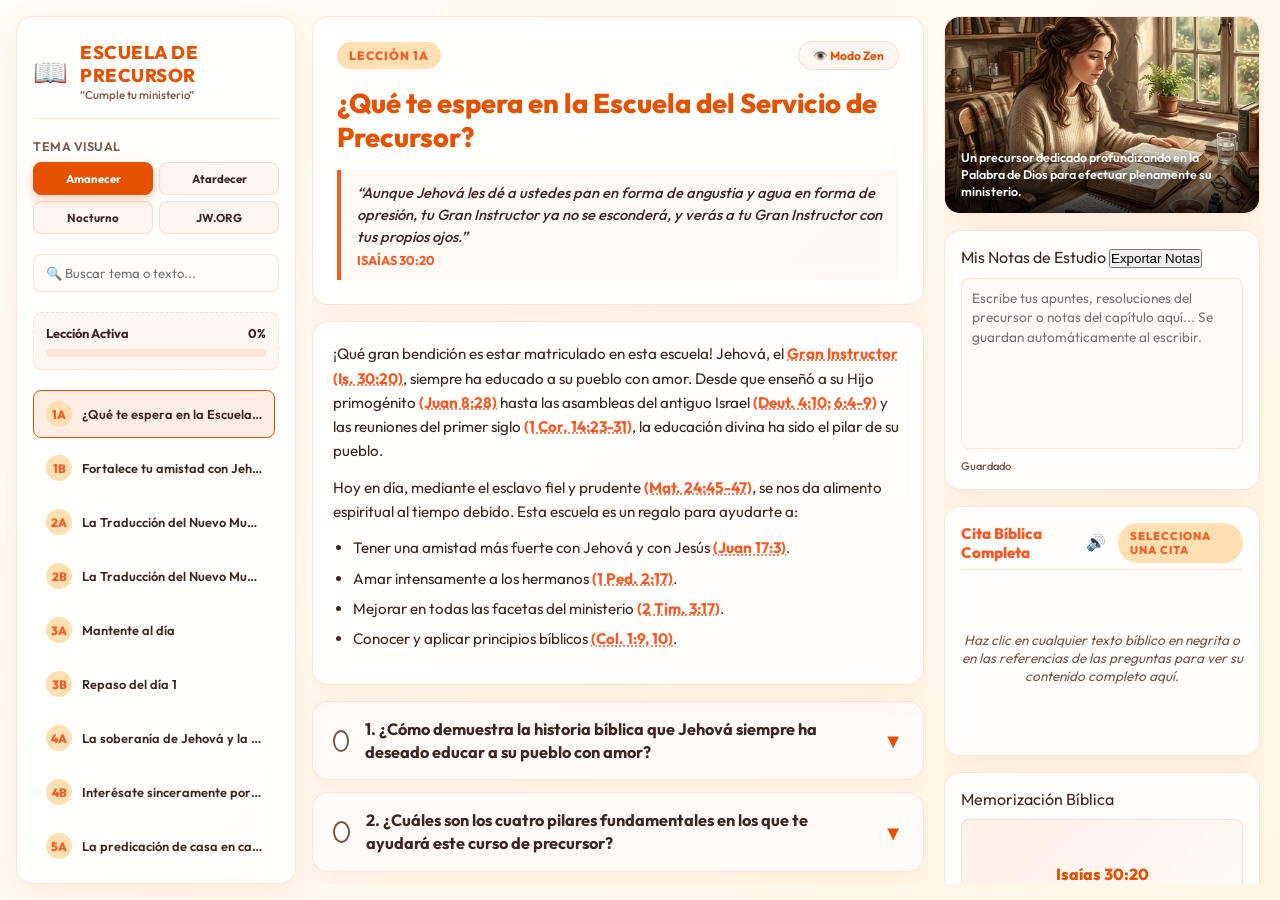
==== index.html @ ddb9714a "Commit inicial: Panel interactivo de estudio de precursores" ====
<!DOCTYPE html>
<html lang="es">
<head>
    <meta charset="UTF-8">
    <meta name="viewport" content="width=device-width, initial-scale=1.0">
    <title>Estudio de Precursores: Cumple Completamente tu Ministerio</title>
    <link rel="stylesheet" href="styles.css">
</head>
<body class="theme-amanecer">
    <div class="app-container">
        
        <!-- SIDEBAR IZQUIERDA (NAVEGACIÓN) -->
        <aside class="sidebar">
            <div class="brand">
                <div class="brand-icon">📖</div>
                <div class="brand-name">
                    <h1>Escuela de Precursor</h1>
                    <p>“Cumple tu ministerio”</p>
                </div>
            </div>

            <!-- Selector de Temas -->
            <div class="theme-selector">
                <p>Tema Visual</p>
                <div class="theme-buttons">
                    <button class="theme-btn active" id="btn-amanecer" onclick="changeTheme('amanecer')">Amanecer</button>
                    <button class="theme-btn" id="btn-atardecer" onclick="changeTheme('atardecer')">Atardecer</button>
                    <button class="theme-btn" id="btn-nocturno" onclick="changeTheme('nocturno')">Nocturno</button>
                    <button class="theme-btn" id="btn-jw" onclick="changeTheme('jw')">JW.ORG</button>
                </div>
            </div>

            <!-- Buscador Temático de la Escuela -->
            <div class="search-box">
                <input type="text" id="syllabus-search" placeholder="🔍 Buscar tema o texto..." oninput="filterLessons()">
            </div>

            <!-- Progreso General -->
            <div class="progress-panel">
                <div class="progress-header">
                    <span>Lección Activa</span>
                    <span id="progress-percent">0%</span>
                </div>
                <div class="progress-bar-container">
                    <div class="progress-bar-fill" id="progress-bar"></div>
                </div>
            </div>

            <!-- Lista de Lecciones -->
            <nav class="navigation-menu" id="lessons-nav">
                <!-- Se cargará dinámicamente desde JS -->
            </nav>
        </aside>

        <!-- PANEL DE ESTUDIO CENTRAL (CONTENIDO DE LA LECCIÓN) -->
        <main class="main-content">
            <!-- Banner de Cabecera -->
            <header class="header-banner">
                <div class="header-top">
                    <span class="lesson-badge" id="lesson-id-badge">Lección 1A</span>
                    <button class="zen-btn" id="zen-toggle-btn" onclick="toggleZenMode()">👁️ Modo Zen</button>
                </div>
                <h2 id="lesson-title">¿Qué te espera en la Escuela del Servicio de Precursor?</h2>
                <div class="quote-box">
                    <p id="lesson-lema">“Tu Gran Instructor ya no se esconderá, y verás a tu Gran Instructor con tus propios ojos.”</p>
                    <span class="quote-source" id="lesson-lema-source">Isaías 30:20</span>
                </div>
            </header>

            <!-- Introducción de la Lección -->
            <section class="intro-card" id="lesson-intro">
                <!-- Se cargará dinámicamente -->
            </section>

            <!-- Acordeón de Preguntas y Respuestas -->
            <section class="accordion-container" id="questions-accordion">
                <!-- Se cargará dinámicamente -->
            </section>
        </main>

        <!-- CONTROL SIDEBAR DERECHA (HERRAMIENTAS AUXILIARES) -->
        <aside class="control-sidebar">
            
            <!-- Ilustración Conceptual -->
            <div class="visual-widget">
                <img src="pioneer_studying.png" alt="Ilustración conceptual de estudio" class="visual-image" id="visual-img">
                <div class="visual-caption" id="visual-caption">Medita en la instrucción divina y profundiza tu amistad con Jehová.</div>
            </div>

            <!-- Bloc de Notas Personal con Auto-guardado -->
            <div class="note-widget">
                <div class="widget-title">
                    <span>Mis Notas de Estudio</span>
                    <button class="export-btn" onclick="exportNotes()">Exportar Notas</button>
                </div>
                <textarea class="note-textarea" id="notepad" placeholder="Escribe tus apuntes, resoluciones del precursor o notas del capítulo aquí... Se guardan automáticamente al escribir." oninput="saveNotes()"></textarea>
                <div class="note-footer">
                    <span class="autosave-status" id="save-status">Guardado localmente</span>
                </div>
            </div>

            <!-- Visor de Textos Bíblicos (cuando se hace clic en una cita) -->
            <div class="scripture-viewer" id="scripture-viewer">
                <div class="scripture-viewer-title">
                    <span>Cita Bíblica Completa</span>
                    <div style="display: flex; align-items: center; gap: 8px;">
                        <button class="speak-btn" id="speak-scripture-btn" onclick="speakScripture()" title="Escuchar texto">🔊</button>
                        <span id="scripture-ref-badge" class="lesson-badge" style="margin:0; font-size:0.7rem;">Selecciona una cita</span>
                    </div>
                </div>
                <div id="scripture-viewer-content" class="scripture-placeholder">
                    Haz clic en cualquier texto bíblico en negrita o en las referencias de las preguntas para ver su contenido completo aquí.
                </div>
            </div>

            <!-- Tarjetas de Memorización 3D (Flashcards) -->
            <div class="flashcard-widget">
                <div class="widget-title">
                    <span>Memorización Bíblica</span>
                </div>
                <div class="card-container" id="flashcard" onclick="flipCard()">
                    <div class="card-inner">
                        <div class="card-front">
                            <h5 id="flashcard-ref">Isaías 30:20</h5>
                            <p>Toca para ver el texto</p>
                        </div>
                        <div class="card-back">
                            <p id="flashcard-text">“...tu Gran Instructor ya no se esconderá...”</p>
                        </div>
                    </div>
                </div>
                <div class="card-controls">
                    <button class="card-nav-btn" onclick="prevFlashcard(event)">◀ Anterior</button>
                    <button class="card-nav-btn" onclick="nextFlashcard(event)">Siguiente ▶</button>
                </div>
            </div>

        </aside>

    </div>

    <script src="app.js"></script>
</body>
</html>
---- styles.css ----
@import url('https://fonts.googleapis.com/css2?family=Outfit:wght@300;400;500;600;700;800&display=swap');

/* --- CUSTOM THEMES --- */
:root {
    /* Amanecer del Precursor (Warm Gold / Orange / Red) */
    --amanecer-bg: linear-gradient(135deg, #fffcf5 0%, #fff7e6 100%);
    --amanecer-card-bg: rgba(255, 255, 255, 0.85);
    --amanecer-primary: #e65100;
    --amanecer-primary-rgb: 230, 81, 0;
    --amanecer-secondary: #ff9800;
    --amanecer-text: #3e2723;
    --amanecer-text-light: #795548;
    --amanecer-border: rgba(230, 81, 0, 0.15);
    --amanecer-shadow: rgba(230, 81, 0, 0.08);
    --amanecer-accent: #ff5722;
    --amanecer-accent-bg: #ffe0b2;

    /* Atardecer Espiritual (Teal / Purple / Blue) */
    --atardecer-bg: linear-gradient(135deg, #f4f6fc 0%, #eef1f8 100%);
    --atardecer-card-bg: rgba(255, 255, 255, 0.85);
    --atardecer-primary: #5c2c90;
    --atardecer-primary-rgb: 92, 44, 144;
    --atardecer-secondary: #008080;
    --atardecer-text: #1a0933;
    --atardecer-text-light: #524468;
    --atardecer-border: rgba(92, 44, 144, 0.15);
    --atardecer-shadow: rgba(92, 44, 144, 0.08);
    --atardecer-accent: #d81b60;
    --atardecer-accent-bg: #f8bbd0;

    /* Estudio Nocturno (Dark / Neon) */
    --nocturno-bg: linear-gradient(135deg, #090d16 0%, #111827 100%);
    --nocturno-card-bg: rgba(17, 24, 39, 0.85);
    --nocturno-primary: #8b5cf6;
    --nocturno-primary-rgb: 139, 92, 246;
    --nocturno-secondary: #06b6d4;
    --nocturno-text: #f3f4f6;
    --nocturno-text-light: #9ca3af;
    --nocturno-border: rgba(139, 92, 246, 0.25);
    --nocturno-shadow: rgba(0, 0, 0, 0.4);
    --nocturno-accent: #10b981;
    --nocturno-accent-bg: rgba(16, 185, 129, 0.2);

    /* JW.ORG Style (Royal Blue / Gray / White) */
    --jw-bg: linear-gradient(135deg, #f4f6f9 0%, #e9edf2 100%);
    --jw-card-bg: rgba(255, 255, 255, 0.9);
    --jw-primary: #1d3a6c;
    --jw-primary-rgb: 29, 58, 108;
    --jw-secondary: #4a709c;
    --jw-text: #1c2833;
    --jw-text-light: #566573;
    --jw-border: rgba(29, 58, 108, 0.15);
    --jw-shadow: rgba(29, 58, 108, 0.08);
    --jw-accent: #d35400;
    --jw-accent-bg: #fdf2e9;

    /* Active theme pointers (default to Amanecer) */
    --bg-gradient: var(--amanecer-bg);
    --card-bg: var(--amanecer-card-bg);
    --primary-color: var(--amanecer-primary);
    --primary-rgb: var(--amanecer-primary-rgb);
    --secondary-color: var(--amanecer-secondary);
    --text-color: var(--amanecer-text);
    --text-light: var(--amanecer-text-light);
    --border-color: var(--amanecer-border);
    --shadow-color: var(--amanecer-shadow);
    --accent-color: var(--amanecer-accent);
    --accent-bg: var(--amanecer-accent-bg);

    --transition-speed: 0.3s;
    --border-radius: 16px;
    --border-radius-sm: 8px;
}

/* Theme classes applied to body */
body.theme-amanecer {
    --bg-gradient: var(--amanecer-bg);
    --card-bg: var(--amanecer-card-bg);
    --primary-color: var(--amanecer-primary);
    --primary-rgb: var(--amanecer-primary-rgb);
    --secondary-color: var(--amanecer-secondary);
    --text-color: var(--amanecer-text);
    --text-light: var(--amanecer-text-light);
    --border-color: var(--amanecer-border);
    --shadow-color: var(--amanecer-shadow);
    --accent-color: var(--amanecer-accent);
    --accent-bg: var(--amanecer-accent-bg);
}

body.theme-atardecer {
    --bg-gradient: var(--atardecer-bg);
    --card-bg: var(--atardecer-card-bg);
    --primary-color: var(--atardecer-primary);
    --primary-rgb: var(--atardecer-primary-rgb);
    --secondary-color: var(--atardecer-secondary);
    --text-color: var(--atardecer-text);
    --text-light: var(--atardecer-text-light);
    --border-color: var(--atardecer-border);
    --shadow-color: var(--atardecer-shadow);
    --accent-color: var(--atardecer-accent);
    --accent-bg: var(--atardecer-accent-bg);
}

body.theme-nocturno {
    --bg-gradient: var(--nocturno-bg);
    --card-bg: var(--nocturno-card-bg);
    --primary-color: var(--nocturno-primary);
    --primary-rgb: var(--nocturno-primary-rgb);
    --secondary-color: var(--nocturno-secondary);
    --text-color: var(--nocturno-text);
    --text-light: var(--nocturno-text-light);
    --border-color: var(--nocturno-border);
    --shadow-color: var(--nocturno-shadow);
    --accent-color: var(--nocturno-accent);
    --accent-bg: var(--nocturno-accent-bg);
}

body.theme-jw {
    --bg-gradient: var(--jw-bg);
    --card-bg: var(--jw-card-bg);
    --primary-color: var(--jw-primary);
    --primary-rgb: var(--jw-primary-rgb);
    --secondary-color: var(--jw-secondary);
    --text-color: var(--jw-text);
    --text-light: var(--jw-text-light);
    --border-color: var(--jw-border);
    --shadow-color: var(--jw-shadow);
    --accent-color: var(--jw-accent);
    --accent-bg: var(--jw-accent-bg);
}

/* --- GENERAL RESET --- */
* {
    box-sizing: border-box;
    margin: 0;
    padding: 0;
}

body {
    font-family: 'Outfit', sans-serif;
    background: var(--bg-gradient);
    color: var(--text-color);
    min-height: 100vh;
    display: flex;
    overflow-x: hidden;
    transition: background var(--transition-speed), color var(--transition-speed);
}

/* --- SCROLLBAR CUSTOMIZATION --- */
::-webkit-scrollbar {
    width: 8px;
    height: 8px;
}
::-webkit-scrollbar-track {
    background: transparent;
}
::-webkit-scrollbar-thumb {
    background: rgba(var(--primary-rgb), 0.3);
    border-radius: 10px;
}
::-webkit-scrollbar-thumb:hover {
    background: var(--primary-color);
}

/* --- GLASS CONTAINER LAYOUT --- */
.app-container {
    display: flex;
    width: 100vw;
    height: 100vh;
    padding: 16px;
    gap: 16px;
}

/* --- SIDEBAR PANEL (LEFT) --- */
.sidebar {
    width: 280px;
    background: var(--card-bg);
    backdrop-filter: blur(16px);
    -webkit-backdrop-filter: blur(16px);
    border: 1px solid var(--border-color);
    border-radius: var(--border-radius);
    padding: 24px 16px;
    display: flex;
    flex-direction: column;
    gap: 20px;
    box-shadow: 0 8px 32px var(--shadow-color);
    transition: all var(--transition-speed) ease-in-out;
    flex-shrink: 0;
}

.brand {
    display: flex;
    align-items: center;
    gap: 12px;
    padding-bottom: 16px;
    border-bottom: 1px solid var(--border-color);
}

.brand-icon {
    font-size: 28px;
    color: var(--accent-color);
    animation: float 4s ease-in-out infinite;
}

.brand-name h1 {
    font-size: 1.15rem;
    font-weight: 800;
    text-transform: uppercase;
    letter-spacing: 0.5px;
    color: var(--primary-color);
}

.brand-name p {
    font-size: 0.72rem;
    color: var(--text-light);
    font-weight: 500;
}

/* Theme selector in sidebar */
.theme-selector {
    display: flex;
    flex-direction: column;
    gap: 8px;
}

.theme-selector p {
    font-size: 0.78rem;
    font-weight: 600;
    color: var(--text-light);
    text-transform: uppercase;
    letter-spacing: 0.5px;
}

.theme-buttons {
    display: grid;
    grid-template-columns: repeat(2, 1fr);
    gap: 6px;
}

.theme-btn {
    padding: 8px 2px;
    border: 1px solid var(--border-color);
    border-radius: var(--border-radius-sm);
    cursor: pointer;
    background: rgba(var(--primary-rgb), 0.05);
    font-family: inherit;
    font-size: 0.72rem;
    font-weight: 700;
    color: var(--text-color);
    transition: all 0.2s;
    text-align: center;
}

.theme-btn:hover {
    background: rgba(var(--primary-rgb), 0.15);
    transform: translateY(-2px);
}

.theme-btn.active {
    background: var(--primary-color);
    color: white;
    border-color: var(--primary-color);
    box-shadow: 0 4px 12px rgba(var(--primary-rgb), 0.3);
}

/* Buscador Temático de la Escuela */
.search-box {
    width: 100%;
}

.search-box input {
    width: 100%;
    padding: 10px 12px;
    border: 1px solid var(--border-color);
    border-radius: var(--border-radius-sm);
    background: rgba(var(--primary-rgb), 0.02);
    color: var(--text-color);
    font-family: inherit;
    font-size: 0.82rem;
    transition: all 0.2s;
}

.search-box input:focus {
    outline: none;
    border-color: var(--accent-color);
    box-shadow: 0 0 0 2px rgba(var(--primary-rgb), 0.1);
}

/* Lesson Navigation List */
.navigation-menu {
    flex: 1;
    overflow-y: auto;
    display: flex;
    flex-direction: column;
    gap: 6px;
    padding-right: 4px;
}

.nav-item {
    display: flex;
    align-items: center;
    gap: 10px;
    padding: 10px 12px;
    border-radius: var(--border-radius-sm);
    cursor: pointer;
    background: transparent;
    border: 1px solid transparent;
    transition: all 0.2s;
}

.nav-item:hover {
    background: rgba(var(--primary-rgb), 0.05);
    border-color: rgba(var(--primary-rgb), 0.1);
    transform: translateX(4px);
}

.nav-item.active {
    background: rgba(var(--primary-rgb), 0.1);
    border-color: var(--primary-color);
    font-weight: 700;
}

.nav-number {
    background: var(--accent-bg);
    color: var(--accent-color);
    font-weight: 800;
    font-size: 0.75rem;
    width: 26px;
    height: 26px;
    border-radius: 50%;
    display: flex;
    align-items: center;
    justify-content: center;
    flex-shrink: 0;
}

.nav-title {
    font-size: 0.8rem;
    color: var(--text-color);
    font-weight: 600;
    white-space: nowrap;
    overflow: hidden;
    text-overflow: ellipsis;
}

/* Progress Section in Sidebar */
.progress-panel {
    background: rgba(var(--primary-rgb), 0.05);
    border: 1px dashed var(--border-color);
    border-radius: var(--border-radius-sm);
    padding: 12px;
    display: flex;
    flex-direction: column;
    gap: 8px;
}

.progress-header {
    display: flex;
    justify-content: space-between;
    font-size: 0.8rem;
    font-weight: 700;
}

.progress-bar-container {
    width: 100%;
    height: 8px;
    background: rgba(var(--primary-rgb), 0.1);
    border-radius: 4px;
    overflow: hidden;
}

.progress-bar-fill {
    height: 100%;
    width: 0%;
    background: var(--accent-color);
    transition: width 0.5s ease-out;
}

/* --- MAIN STUDY CONTENT (CENTER) --- */
.main-content {
    flex: 1;
    display: flex;
    flex-direction: column;
    gap: 16px;
    overflow-y: auto;
    padding-right: 4px;
    transition: max-width 0.4s ease;
}

.header-banner {
    background: var(--card-bg);
    border: 1px solid var(--border-color);
    border-radius: var(--border-radius);
    padding: 24px;
    display: flex;
    flex-direction: column;
    gap: 12px;
    box-shadow: 0 8px 32px var(--shadow-color);
    backdrop-filter: blur(16px);
    -webkit-backdrop-filter: blur(16px);
}

.header-top {
    display: flex;
    justify-content: space-between;
    align-items: center;
    margin-bottom: 4px;
}

.zen-btn {
    background: rgba(var(--primary-rgb), 0.05);
    border: 1px solid var(--border-color);
    color: var(--primary-color);
    padding: 6px 14px;
    border-radius: 20px;
    font-family: inherit;
    font-size: 0.75rem;
    font-weight: 700;
    cursor: pointer;
    transition: all 0.2s;
}

.zen-btn:hover {
    background: var(--primary-color);
    color: white;
    border-color: var(--primary-color);
}

.zen-btn.active {
    background: var(--accent-color);
    color: white;
    border-color: var(--accent-color);
    box-shadow: 0 4px 12px rgba(211, 84, 0, 0.3);
}

.lesson-badge {
    background: var(--accent-bg);
    color: var(--accent-color);
    font-weight: 800;
    font-size: 0.75rem;
    padding: 6px 12px;
    border-radius: 20px;
    text-transform: uppercase;
    letter-spacing: 1px;
}

.header-banner h2 {
    font-size: 1.7rem;
    font-weight: 800;
    color: var(--primary-color);
    line-height: 1.25;
}

/* Banner quote */
.quote-box {
    border-left: 4px solid var(--accent-color);
    background: rgba(var(--primary-rgb), 0.03);
    padding: 12px 16px;
    border-radius: 0 var(--border-radius-sm) var(--border-radius-sm) 0;
    margin-top: 4px;
}

.quote-box p {
    font-style: italic;
    font-size: 0.92rem;
    line-height: 1.5;
    font-weight: 500;
}

.quote-source {
    display: block;
    margin-top: 4px;
    font-size: 0.8rem;
    font-weight: 700;
    color: var(--accent-color);
    text-transform: uppercase;
}

/* Intro text in card */
.intro-card {
    background: var(--card-bg);
    border: 1px solid var(--border-color);
    border-radius: var(--border-radius);
    padding: 20px;
    box-shadow: 0 8px 32px var(--shadow-color);
    backdrop-filter: blur(16px);
    -webkit-backdrop-filter: blur(16px);
    font-size: 0.95rem;
    line-height: 1.6;
}

.intro-card p {
    margin-bottom: 12px;
}

.intro-card p:last-child {
    margin-bottom: 0;
}

.intro-card ul {
    margin-left: 20px;
    margin-bottom: 12px;
}

.intro-card li {
    margin-bottom: 6px;
}

/* Scripture clickable span */
.scripture-link {
    color: var(--accent-color);
    font-weight: 700;
    cursor: pointer;
    text-decoration: underline dotted;
    transition: color 0.2s;
}

.scripture-link:hover {
    color: var(--primary-color);
}

/* Accordion Group */
.accordion-container {
    display: flex;
    flex-direction: column;
    gap: 12px;
}

.accordion-item {
    background: var(--card-bg);
    border: 1px solid var(--border-color);
    border-radius: var(--border-radius);
    box-shadow: 0 4px 16px var(--shadow-color);
    overflow: hidden;
    transition: border var(--transition-speed);
}

.accordion-header {
    padding: 16px 20px;
    display: flex;
    align-items: center;
    justify-content: space-between;
    cursor: pointer;
    background: rgba(var(--primary-rgb), 0.02);
    user-select: none;
    gap: 16px;
}

.accordion-title-container {
    display: flex;
    align-items: center;
    gap: 16px;
    flex: 1;
}

/* Circular item checkbox to mark completion */
.item-checkbox {
    width: 22px;
    height: 22px;
    border-radius: 50%;
    border: 2px solid var(--text-light);
    display: flex;
    align-items: center;
    justify-content: center;
    cursor: pointer;
    transition: all 0.2s;
    background: white;
}

.theme-nocturno .item-checkbox {
    background: #1f2937;
}

.item-checkbox:hover {
    border-color: var(--accent-color);
    transform: scale(1.1);
}

.item-checkbox.checked {
    background: var(--accent-color);
    border-color: var(--accent-color);
    color: white;
}

.item-checkbox.checked::after {
    content: "✓";
    font-size: 0.8rem;
    font-weight: 800;
}

.accordion-title {
    font-size: 1.02rem;
    font-weight: 700;
    color: var(--text-color);
    line-height: 1.4;
}

.accordion-icon {
    font-size: 1.25rem;
    color: var(--primary-color);
    transition: transform 0.3s;
}

.accordion-item.open .accordion-icon {
    transform: rotate(180deg);
}

.accordion-content {
    max-height: 0;
    overflow: hidden;
    transition: max-height 0.4s cubic-bezier(0, 1, 0, 1);
}

.accordion-item.open .accordion-content {
    max-height: 2000px; /* high value to allow expansion */
    transition: max-height 0.4s cubic-bezier(0.85, 0, 0.15, 1);
}

.accordion-body {
    padding: 0 20px 20px 20px;
    border-top: 1px solid var(--border-color);
}

/* Tabs inside Accordion for Direct / Deep / Quote Answers */
.tab-header {
    display: flex;
    align-items: center;
    gap: 8px;
    margin: 16px 0;
    border-bottom: 1px solid var(--border-color);
    padding-bottom: 8px;
    overflow-x: auto;
}

.tab-btn {
    padding: 8px 14px;
    border: none;
    background: transparent;
    cursor: pointer;
    font-family: inherit;
    font-size: 0.82rem;
    font-weight: 700;
    color: var(--text-light);
    border-radius: var(--border-radius-sm) var(--border-radius-sm) 0 0;
    position: relative;
    transition: color 0.2s;
    white-space: nowrap;
}

.tab-btn:hover {
    color: var(--primary-color);
}

.tab-btn.active {
    color: var(--primary-color);
}

.tab-btn.active::after {
    content: "";
    position: absolute;
    bottom: -9px;
    left: 0;
    right: 0;
    height: 3px;
    background: var(--primary-color);
    border-radius: 3px 3px 0 0;
}

.tab-content {
    display: none;
    font-size: 0.95rem;
    line-height: 1.6;
}

.tab-content.active {
    display: block;
    animation: fadeIn 0.3s ease-out;
}

/* Tab Styling - Direct Answer */
.direct-answer {
    background: rgba(var(--primary-rgb), 0.03);
    border-left: 4px solid var(--secondary-color);
    padding: 16px;
    border-radius: 0 var(--border-radius-sm) var(--border-radius-sm) 0;
    position: relative;
}

.direct-answer h4 {
    font-size: 0.95rem;
    font-weight: 800;
    margin-bottom: 6px;
    color: var(--secondary-color);
}

/* Tab Styling - Short Answer (Quote banner style) */
.short-answer {
    background: linear-gradient(135deg, rgba(var(--primary-rgb), 0.05) 0%, rgba(var(--primary-rgb), 0.01) 100%);
    border-left: 4px solid var(--accent-color);
    padding: 16px;
    border-radius: 0 var(--border-radius-sm) var(--border-radius-sm) 0;
}

.short-answer h4 {
    font-size: 0.95rem;
    font-weight: 800;
    margin-bottom: 6px;
    color: var(--accent-color);
}

.short-answer p {
    font-size: 1rem;
    font-weight: 500;
    font-style: italic;
}

/* Tab Styling - Deep Answer */
.deep-answer {
    display: flex;
    flex-direction: column;
    gap: 12px;
}

.deep-answer p {
    margin-bottom: 6px;
}

.deep-answer p:last-child {
    margin-bottom: 0;
}

.ref-section {
    background: rgba(var(--primary-rgb), 0.03);
    border: 1px solid var(--border-color);
    border-radius: var(--border-radius-sm);
    padding: 12px 16px;
    margin-top: 8px;
}

.ref-header {
    font-size: 0.8rem;
    font-weight: 700;
    text-transform: uppercase;
    color: var(--text-light);
    margin-bottom: 6px;
    display: flex;
    align-items: center;
    justify-content: space-between;
}

.wol-link {
    font-size: 0.75rem;
    color: var(--accent-color);
    text-decoration: none;
    font-weight: 700;
}

.wol-link:hover {
    text-decoration: underline;
}

/* --- SIDEBAR PANEL (RIGHT) --- */
.control-sidebar {
    width: 320px;
    display: flex;
    flex-direction: column;
    gap: 16px;
    height: 100%;
    overflow-y: auto; /* Allow sidebar to scroll */
    padding-right: 4px;
    flex-shrink: 0;
    transition: all var(--transition-speed) ease-in-out;
}

/* Widgets inside right sidebar */
.visual-widget, .note-widget, .flashcard-widget, .scripture-viewer {
    background: var(--card-bg);
    border: 1px solid var(--border-color);
    border-radius: var(--border-radius);
    box-shadow: 0 8px 32px var(--shadow-color);
    backdrop-filter: blur(16px);
    -webkit-backdrop-filter: blur(16px);
    flex-shrink: 0; /* Prevents squishing */
}

/* Visual conceptual illustration widget */
.visual-widget {
    overflow: hidden;
    aspect-ratio: 16 / 10;
    position: relative;
}

.visual-image {
    width: 100%;
    height: 100%;
    object-fit: cover;
    transition: transform 0.5s;
}

.visual-widget:hover .visual-image {
    transform: scale(1.05);
}

.visual-caption {
    position: absolute;
    bottom: 0;
    left: 0;
    right: 0;
    background: linear-gradient(transparent, rgba(0, 0, 0, 0.8));
    color: white;
    padding: 12px 16px;
    font-size: 0.78rem;
    font-weight: 600;
    line-height: 1.35;
    text-shadow: 0 2px 4px rgba(0, 0, 0, 0.4);
}

/* Note Taking Widget */
.note-widget {
    height: 260px;
    padding: 16px;
    display: flex;
    flex-direction: column;
    gap: 10px;
}

.note-textarea {
    flex: 1;
    width: 100%;
    border: 1px solid var(--border-color);
    border-radius: var(--border-radius-sm);
    padding: 10px;
    font-family: inherit;
    font-size: 0.85rem;
    line-height: 1.45;
    background: rgba(var(--primary-rgb), 0.02);
    color: var(--text-color);
    resize: none;
    transition: border-color 0.2s;
}

.note-textarea:focus {
    outline: none;
    border-color: var(--accent-color);
}

.note-footer {
    display: flex;
    justify-content: space-between;
    align-items: center;
}

.autosave-status {
    font-size: 0.7rem;
    color: var(--text-light);
    font-weight: 500;
}

/* Interactive Flashcard Widget */
.flashcard-widget {
    padding: 16px;
    display: flex;
    flex-direction: column;
    gap: 10px;
}

.card-container {
    perspective: 1000px;
    width: 100%;
    height: 130px;
    cursor: pointer;
}

.card-inner {
    position: relative;
    width: 100%;
    height: 100%;
    text-align: center;
    transition: transform 0.6s cubic-bezier(0.4, 0, 0.2, 1);
    transform-style: preserve-3d;
}

.card-container.flipped .card-inner {
    transform: rotateY(180deg);
}

.card-front, .card-back {
    position: absolute;
    width: 100%;
    height: 100%;
    -webkit-backface-visibility: hidden;
    backface-visibility: hidden;
    border-radius: var(--border-radius-sm);
    display: flex;
    flex-direction: column;
    justify-content: center;
    align-items: center;
    padding: 12px;
    border: 1px solid var(--border-color);
}

.card-front {
    background: linear-gradient(135deg, rgba(var(--primary-rgb), 0.08) 0%, rgba(var(--primary-rgb), 0.02) 100%);
    color: var(--text-color);
}

.card-front h5 {
    font-size: 1rem;
    font-weight: 800;
    color: var(--primary-color);
    margin-bottom: 4px;
}

.card-front p {
    font-size: 0.75rem;
    color: var(--text-light);
    font-weight: 600;
}

.card-back {
    background: var(--primary-color);
    color: white;
    transform: rotateY(180deg);
}

.card-back p {
    font-size: 0.85rem;
    font-style: italic;
    line-height: 1.4;
    font-weight: 500;
}

.card-controls {
    display: flex;
    justify-content: space-between;
    align-items: center;
    margin-top: 2px;
}

.card-nav-btn {
    background: transparent;
    border: none;
    color: var(--primary-color);
    cursor: pointer;
    font-weight: 700;
    font-size: 0.75rem;
    padding: 4px 8px;
    border-radius: 4px;
    transition: background 0.2s;
}

.card-nav-btn:hover {
    background: rgba(var(--primary-rgb), 0.08);
}

/* Active Scripture Viewer (displays details when scripture clicked) */
.scripture-viewer {
    padding: 16px;
    display: flex;
    flex-direction: column;
    gap: 8px;
    height: 250px;
    max-height: 350px;
    overflow-y: auto;
}

.scripture-viewer-title {
    font-size: 0.95rem;
    font-weight: 800;
    color: var(--accent-color);
    display: flex;
    align-items: center;
    justify-content: space-between;
    border-bottom: 1px solid var(--border-color);
    padding-bottom: 6px;
    flex-shrink: 0;
}

.scripture-text {
    font-size: 0.88rem;
    line-height: 1.5;
    font-style: italic;
    color: var(--text-color);
}

.scripture-placeholder {
    font-size: 0.85rem;
    color: var(--text-light);
    text-align: center;
    padding: 20px 0;
    font-style: italic;
    flex: 1;
    display: flex;
    align-items: center;
    justify-content: center;
}

/* Speak Button styles */
.speak-btn {
    background: transparent;
    border: none;
    font-size: 1rem;
    cursor: pointer;
    padding: 4px;
    border-radius: 50%;
    color: var(--text-light);
    transition: all 0.2s;
    display: flex;
    align-items: center;
    justify-content: center;
}

.speak-btn:hover {
    background: rgba(var(--primary-rgb), 0.15);
    color: var(--primary-color);
    transform: scale(1.2);
}

.speak-btn.speaking {
    color: var(--accent-color);
    animation: speakerPulse 1s infinite alternate;
}

@keyframes speakerPulse {
    0% { transform: scale(1); }
    100% { transform: scale(1.25); }
}

/* --- ZEN MODE (LECTURA LIMPIA) STYLING --- */
.app-container.zen-active .sidebar {
    width: 0;
    padding: 0;
    margin: 0;
    border: none;
    opacity: 0;
    overflow: hidden;
    pointer-events: none;
}

.app-container.zen-active .control-sidebar {
    width: 0;
    padding: 0;
    margin: 0;
    border: none;
    opacity: 0;
    overflow: hidden;
    pointer-events: none;
}

.app-container.zen-active .main-content {
    max-width: 800px;
    margin: 0 auto;
}

/* --- ANIMATIONS --- */
@keyframes float {
    0%, 100% {
        transform: translateY(0);
    }
    50% {
        transform: translateY(-6px);
    }
}

@keyframes fadeIn {
    from {
        opacity: 0;
        transform: translateY(4px);
    }
    to {
        opacity: 1;
        transform: translateY(0);
    }
}

/* --- RESPONSIVE LAYOUT --- */
@media (max-width: 1024px) {
    .app-container {
        flex-direction: column;
        height: auto;
        padding: 8px;
        gap: 8px;
        overflow-y: auto;
    }
    .sidebar, .control-sidebar {
        width: 100%;
        height: auto;
    }
    .sidebar {
        padding: 16px;
    }
    .navigation-menu {
        max-height: 200px;
    }
    .note-widget {
        height: 250px;
    }
    body {
        overflow-y: auto;
    }
}
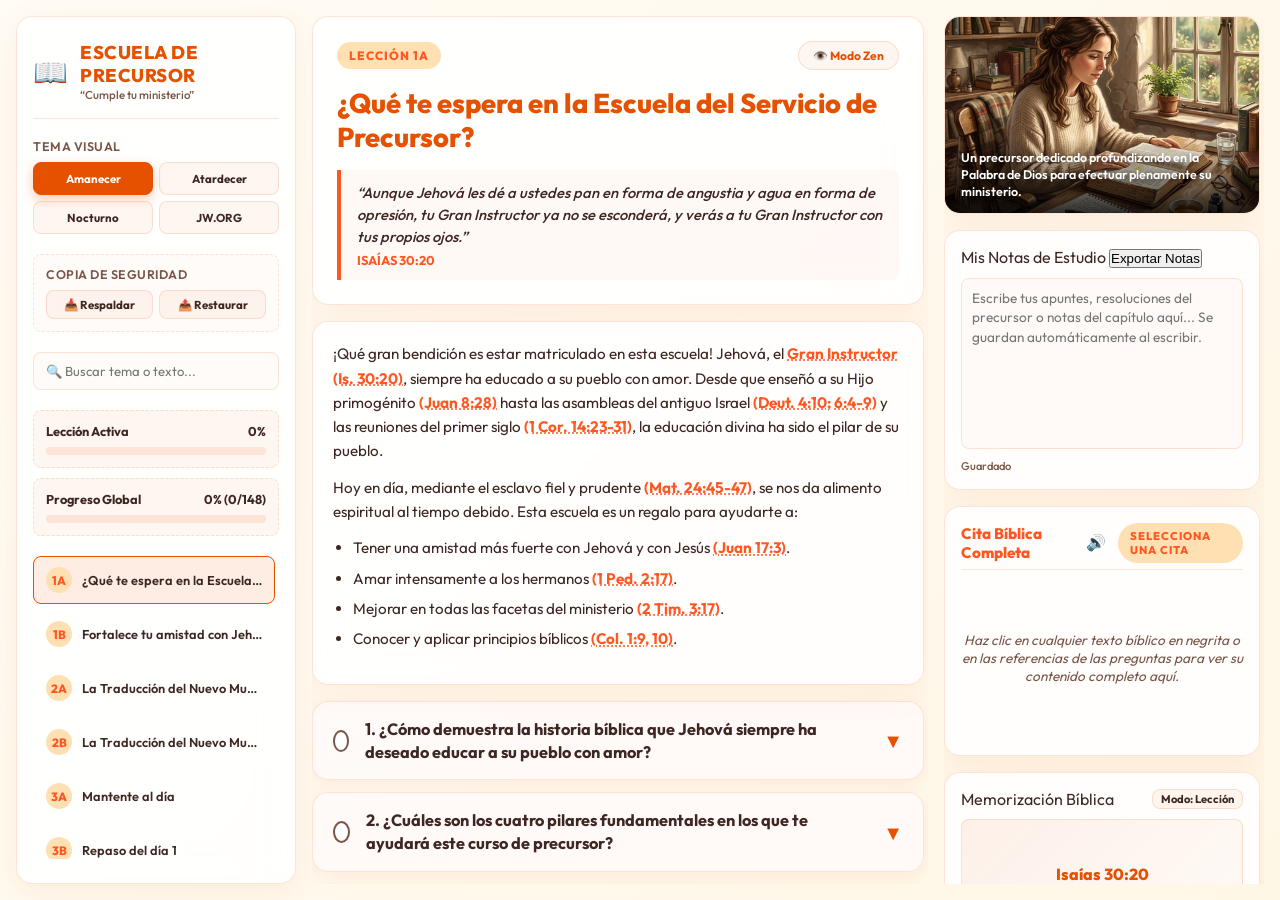
==== commit 73ebf75f: "Añadido index.html redireccionador para correcto funcionamiento en servidores web como Netlify" ====
--- a/index.html
+++ b/index.html
@@ -2,143 +2,13 @@
 <html lang="es">
 <head>
     <meta charset="UTF-8">
-    <meta name="viewport" content="width=device-width, initial-scale=1.0">
-    <title>Estudio de Precursores: Cumple Completamente tu Ministerio</title>
-    <link rel="stylesheet" href="styles.css">
+    <meta http-equiv="refresh" content="0; url=libro_precursores.html">
+    <title>Estudio de Precursores</title>
+    <script>
+        window.location.href = "libro_precursores.html";
+    </script>
 </head>
-<body class="theme-amanecer">
-    <div class="app-container">
-        
-        <!-- SIDEBAR IZQUIERDA (NAVEGACIÓN) -->
-        <aside class="sidebar">
-            <div class="brand">
-                <div class="brand-icon">📖</div>
-                <div class="brand-name">
-                    <h1>Escuela de Precursor</h1>
-                    <p>“Cumple tu ministerio”</p>
-                </div>
-            </div>
-
-            <!-- Selector de Temas -->
-            <div class="theme-selector">
-                <p>Tema Visual</p>
-                <div class="theme-buttons">
-                    <button class="theme-btn active" id="btn-amanecer" onclick="changeTheme('amanecer')">Amanecer</button>
-                    <button class="theme-btn" id="btn-atardecer" onclick="changeTheme('atardecer')">Atardecer</button>
-                    <button class="theme-btn" id="btn-nocturno" onclick="changeTheme('nocturno')">Nocturno</button>
-                    <button class="theme-btn" id="btn-jw" onclick="changeTheme('jw')">JW.ORG</button>
-                </div>
-            </div>
-
-            <!-- Buscador Temático de la Escuela -->
-            <div class="search-box">
-                <input type="text" id="syllabus-search" placeholder="🔍 Buscar tema o texto..." oninput="filterLessons()">
-            </div>
-
-            <!-- Progreso General -->
-            <div class="progress-panel">
-                <div class="progress-header">
-                    <span>Lección Activa</span>
-                    <span id="progress-percent">0%</span>
-                </div>
-                <div class="progress-bar-container">
-                    <div class="progress-bar-fill" id="progress-bar"></div>
-                </div>
-            </div>
-
-            <!-- Lista de Lecciones -->
-            <nav class="navigation-menu" id="lessons-nav">
-                <!-- Se cargará dinámicamente desde JS -->
-            </nav>
-        </aside>
-
-        <!-- PANEL DE ESTUDIO CENTRAL (CONTENIDO DE LA LECCIÓN) -->
-        <main class="main-content">
-            <!-- Banner de Cabecera -->
-            <header class="header-banner">
-                <div class="header-top">
-                    <span class="lesson-badge" id="lesson-id-badge">Lección 1A</span>
-                    <button class="zen-btn" id="zen-toggle-btn" onclick="toggleZenMode()">👁️ Modo Zen</button>
-                </div>
-                <h2 id="lesson-title">¿Qué te espera en la Escuela del Servicio de Precursor?</h2>
-                <div class="quote-box">
-                    <p id="lesson-lema">“Tu Gran Instructor ya no se esconderá, y verás a tu Gran Instructor con tus propios ojos.”</p>
-                    <span class="quote-source" id="lesson-lema-source">Isaías 30:20</span>
-                </div>
-            </header>
-
-            <!-- Introducción de la Lección -->
-            <section class="intro-card" id="lesson-intro">
-                <!-- Se cargará dinámicamente -->
-            </section>
-
-            <!-- Acordeón de Preguntas y Respuestas -->
-            <section class="accordion-container" id="questions-accordion">
-                <!-- Se cargará dinámicamente -->
-            </section>
-        </main>
-
-        <!-- CONTROL SIDEBAR DERECHA (HERRAMIENTAS AUXILIARES) -->
-        <aside class="control-sidebar">
-            
-            <!-- Ilustración Conceptual -->
-            <div class="visual-widget">
-                <img src="pioneer_studying.png" alt="Ilustración conceptual de estudio" class="visual-image" id="visual-img">
-                <div class="visual-caption" id="visual-caption">Medita en la instrucción divina y profundiza tu amistad con Jehová.</div>
-            </div>
-
-            <!-- Bloc de Notas Personal con Auto-guardado -->
-            <div class="note-widget">
-                <div class="widget-title">
-                    <span>Mis Notas de Estudio</span>
-                    <button class="export-btn" onclick="exportNotes()">Exportar Notas</button>
-                </div>
-                <textarea class="note-textarea" id="notepad" placeholder="Escribe tus apuntes, resoluciones del precursor o notas del capítulo aquí... Se guardan automáticamente al escribir." oninput="saveNotes()"></textarea>
-                <div class="note-footer">
-                    <span class="autosave-status" id="save-status">Guardado localmente</span>
-                </div>
-            </div>
-
-            <!-- Visor de Textos Bíblicos (cuando se hace clic en una cita) -->
-            <div class="scripture-viewer" id="scripture-viewer">
-                <div class="scripture-viewer-title">
-                    <span>Cita Bíblica Completa</span>
-                    <div style="display: flex; align-items: center; gap: 8px;">
-                        <button class="speak-btn" id="speak-scripture-btn" onclick="speakScripture()" title="Escuchar texto">🔊</button>
-                        <span id="scripture-ref-badge" class="lesson-badge" style="margin:0; font-size:0.7rem;">Selecciona una cita</span>
-                    </div>
-                </div>
-                <div id="scripture-viewer-content" class="scripture-placeholder">
-                    Haz clic en cualquier texto bíblico en negrita o en las referencias de las preguntas para ver su contenido completo aquí.
-                </div>
-            </div>
-
-            <!-- Tarjetas de Memorización 3D (Flashcards) -->
-            <div class="flashcard-widget">
-                <div class="widget-title">
-                    <span>Memorización Bíblica</span>
-                </div>
-                <div class="card-container" id="flashcard" onclick="flipCard()">
-                    <div class="card-inner">
-                        <div class="card-front">
-                            <h5 id="flashcard-ref">Isaías 30:20</h5>
-                            <p>Toca para ver el texto</p>
-                        </div>
-                        <div class="card-back">
-                            <p id="flashcard-text">“...tu Gran Instructor ya no se esconderá...”</p>
-                        </div>
-                    </div>
-                </div>
-                <div class="card-controls">
-                    <button class="card-nav-btn" onclick="prevFlashcard(event)">◀ Anterior</button>
-                    <button class="card-nav-btn" onclick="nextFlashcard(event)">Siguiente ▶</button>
-                </div>
-            </div>
-
-        </aside>
-
-    </div>
-
-    <script src="app.js"></script>
+<body>
+    <p>Redireccionando a la página de estudio... Si no se redirige automáticamente, haz clic <a href="libro_precursores.html">aquí</a>.</p>
 </body>
 </html>
